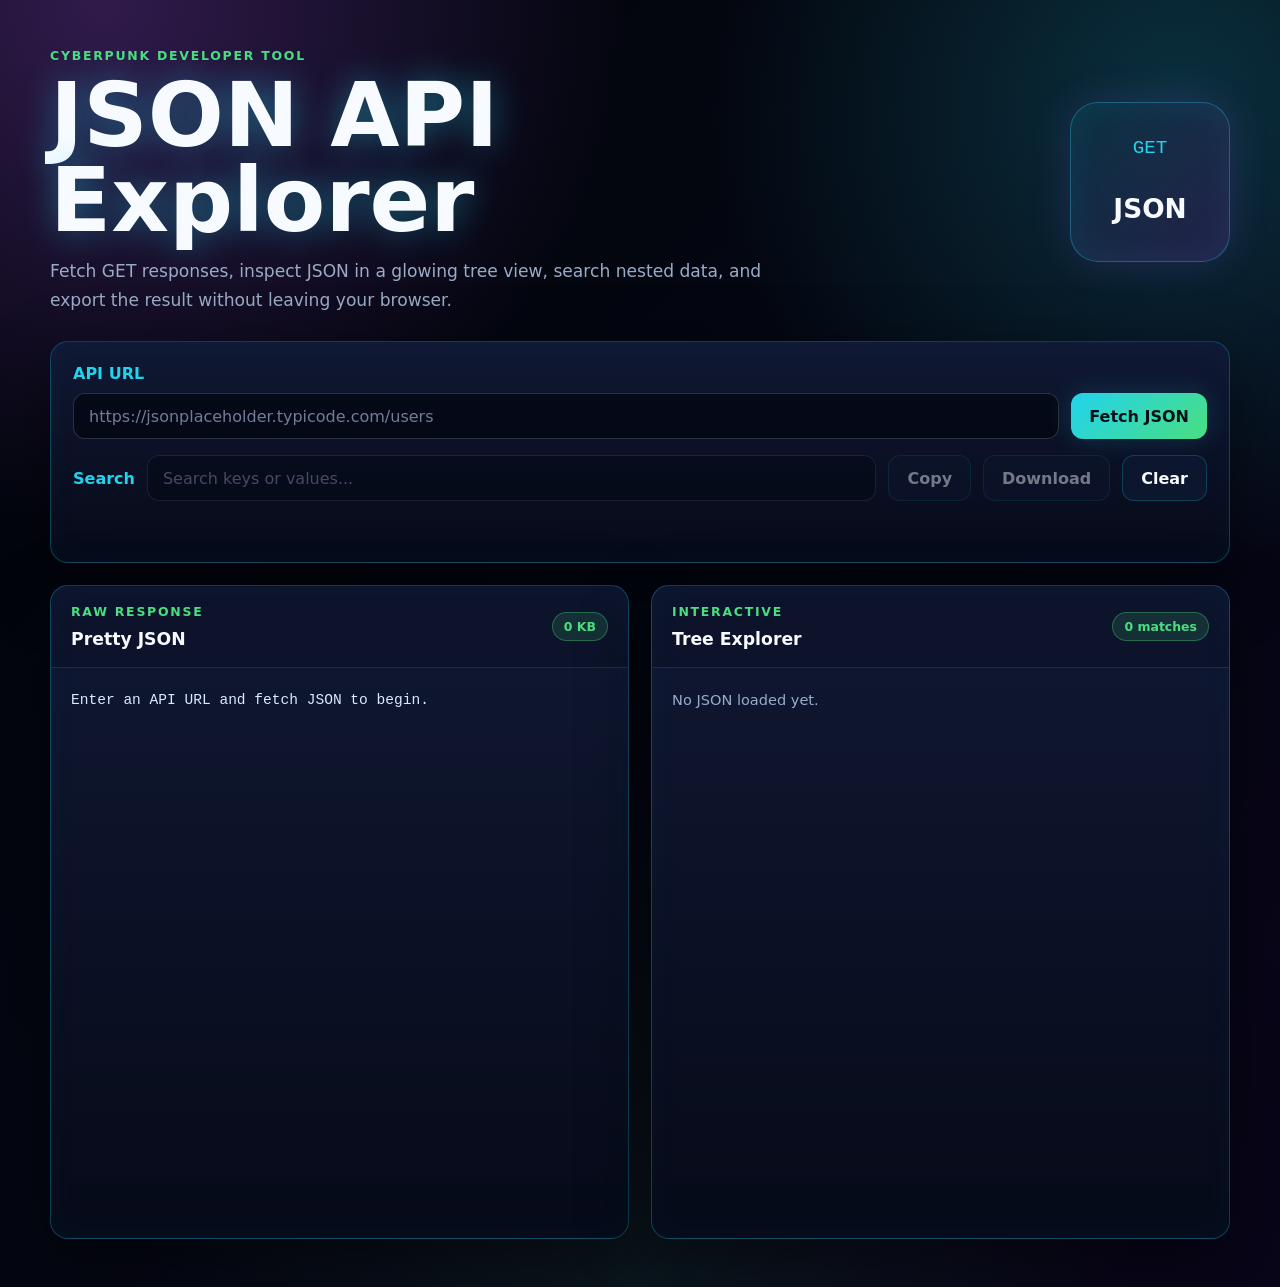
==== index.html @ bc211282 "Initial commit: add JSON API Explorer" ====
<!DOCTYPE html>
<html lang="en">
<head>
  <meta charset="UTF-8" />
  <meta name="viewport" content="width=device-width, initial-scale=1.0" />
  <meta name="description" content="JSON API Explorer is a mini Postman-style tool for fetching and exploring JSON API responses." />
  <title>JSON API Explorer</title>
  <link rel="stylesheet" href="styles.css" />
</head>
<body>
  <main class="app-shell">
    <section class="hero" aria-labelledby="pageTitle">
      <div>
        <p class="eyebrow">Cyberpunk Developer Tool</p>
        <h1 id="pageTitle">JSON API Explorer</h1>
        <p class="hero-text">
          Fetch GET responses, inspect JSON in a glowing tree view, search nested data,
          and export the result without leaving your browser.
        </p>
      </div>
      <div class="hero-badge" aria-hidden="true">
        <span>GET</span>
        <strong>JSON</strong>
      </div>
    </section>

    <section class="card request-card" aria-label="API request">
      <form id="requestForm" class="request-form">
        <label for="apiUrl">API URL</label>
        <div class="request-row">
          <input
            id="apiUrl"
            name="apiUrl"
            type="url"
            placeholder="https://jsonplaceholder.typicode.com/users"
            autocomplete="url"
            spellcheck="false"
          />
          <button id="fetchButton" class="primary-button" type="submit">Fetch JSON</button>
        </div>
      </form>

      <div class="toolbar" aria-label="Response actions">
        <label class="search-label" for="searchInput">Search</label>
        <input id="searchInput" type="search" placeholder="Search keys or values..." disabled />
        <button id="copyButton" type="button" disabled>Copy</button>
        <button id="downloadButton" type="button" disabled>Download</button>
        <button id="clearButton" type="button">Clear</button>
      </div>

      <p id="statusMessage" class="status-message" role="status" aria-live="polite"></p>
    </section>

    <section class="response-layout" aria-label="JSON response viewers">
      <article class="card response-card">
        <header class="card-header">
          <div>
            <p class="section-kicker">Raw Response</p>
            <h2>Pretty JSON</h2>
          </div>
          <span id="responseSize" class="metric">0 KB</span>
        </header>
        <pre id="jsonPanel" class="json-panel">Enter an API URL and fetch JSON to begin.</pre>
      </article>

      <article class="card response-card">
        <header class="card-header">
          <div>
            <p class="section-kicker">Interactive</p>
            <h2>Tree Explorer</h2>
          </div>
          <span id="matchCount" class="metric">0 matches</span>
        </header>
        <div id="treePanel" class="tree-panel">
          <p class="empty-state">No JSON loaded yet.</p>
        </div>
      </article>
    </section>
  </main>

  <script src="script.js"></script>
</body>
</html>
---- styles.css ----
:root {
  --bg: #040712;
  --bg-soft: #07111f;
  --card: rgba(10, 18, 36, 0.9);
  --card-strong: rgba(14, 24, 48, 0.96);
  --text: #f7fbff;
  --muted: #9aabc7;
  --cyan: #22d3ee;
  --cyan-soft: rgba(34, 211, 238, 0.16);
  --purple: #a855f7;
  --purple-soft: rgba(168, 85, 247, 0.2);
  --green: #4ade80;
  --green-soft: rgba(74, 222, 128, 0.14);
  --yellow: #facc15;
  --red: #fb7185;
  --border: rgba(34, 211, 238, 0.26);
  --shadow: 0 22px 70px rgba(0, 0, 0, 0.48);
  --radius: 18px;
  --mono: "Cascadia Code", "Fira Code", Consolas, monospace;
}

* {
  box-sizing: border-box;
}

html {
  scroll-behavior: smooth;
}

body {
  min-height: 100vh;
  margin: 0;
  color: var(--text);
  background:
    radial-gradient(circle at 8% 0%, rgba(168, 85, 247, 0.28), transparent 30%),
    radial-gradient(circle at 92% 8%, rgba(34, 211, 238, 0.2), transparent 28%),
    radial-gradient(circle at 50% 100%, rgba(74, 222, 128, 0.08), transparent 35%),
    linear-gradient(135deg, #02040a 0%, var(--bg) 50%, #09051a 100%);
  font-family: Inter, ui-sans-serif, system-ui, -apple-system, BlinkMacSystemFont, "Segoe UI", sans-serif;
}

button,
input {
  font: inherit;
}

button {
  min-height: 46px;
  border: 1px solid rgba(34, 211, 238, 0.22);
  border-radius: 12px;
  padding: 0 18px;
  color: var(--text);
  background: rgba(14, 24, 48, 0.92);
  cursor: pointer;
  font-weight: 800;
  transition: transform 0.2s ease, box-shadow 0.2s ease, border-color 0.2s ease, opacity 0.2s ease;
}

button:hover:not(:disabled) {
  transform: translateY(-2px);
  border-color: rgba(34, 211, 238, 0.72);
  box-shadow: 0 0 22px rgba(34, 211, 238, 0.24);
}

button:disabled {
  cursor: not-allowed;
  opacity: 0.45;
}

input {
  width: 100%;
  min-height: 46px;
  border: 1px solid rgba(154, 171, 199, 0.24);
  border-radius: 12px;
  padding: 0 15px;
  color: var(--text);
  background: rgba(3, 7, 18, 0.76);
  outline: none;
  transition: border-color 0.2s ease, box-shadow 0.2s ease, background 0.2s ease;
}

input::placeholder {
  color: rgba(154, 171, 199, 0.72);
}

input:focus {
  border-color: var(--cyan);
  box-shadow: 0 0 0 4px rgba(34, 211, 238, 0.13), 0 0 24px rgba(34, 211, 238, 0.13);
  background: rgba(3, 7, 18, 0.95);
}

input:disabled {
  cursor: not-allowed;
  opacity: 0.55;
}

.app-shell {
  width: min(1180px, calc(100% - 32px));
  margin: 0 auto;
  padding: 48px 0;
}

.hero {
  display: flex;
  align-items: center;
  justify-content: space-between;
  gap: 28px;
  margin-bottom: 26px;
}

.eyebrow,
.section-kicker {
  margin: 0 0 10px;
  color: var(--green);
  font-size: 0.78rem;
  font-weight: 900;
  letter-spacing: 0.14em;
  text-transform: uppercase;
}

h1,
h2,
p {
  margin-top: 0;
}

h1 {
  max-width: 760px;
  margin-bottom: 14px;
  font-size: clamp(2.6rem, 7vw, 5.6rem);
  line-height: 0.95;
  letter-spacing: 0;
  text-shadow: 0 0 34px rgba(34, 211, 238, 0.42);
}

h2 {
  margin-bottom: 0;
  font-size: 1.08rem;
}

.hero-text {
  max-width: 720px;
  margin-bottom: 0;
  color: var(--muted);
  font-size: 1.07rem;
  line-height: 1.7;
}

.hero-badge {
  display: grid;
  place-items: center;
  flex: 0 0 160px;
  aspect-ratio: 1;
  border: 1px solid rgba(34, 211, 238, 0.35);
  border-radius: 28px;
  background:
    linear-gradient(135deg, rgba(34, 211, 238, 0.14), rgba(168, 85, 247, 0.18)),
    rgba(7, 17, 31, 0.72);
  box-shadow: inset 0 0 36px rgba(34, 211, 238, 0.08), 0 0 42px rgba(168, 85, 247, 0.16);
}

.hero-badge span,
.hero-badge strong {
  display: block;
  text-align: center;
}

.hero-badge span {
  color: var(--cyan);
  font-family: var(--mono);
  font-size: 1.2rem;
}

.hero-badge strong {
  margin-top: -36px;
  font-size: 1.65rem;
}

.card {
  border: 1px solid var(--border);
  border-radius: var(--radius);
  background:
    linear-gradient(180deg, rgba(17, 25, 54, 0.88), rgba(6, 10, 24, 0.95)),
    var(--card);
  box-shadow: var(--shadow), inset 0 0 34px rgba(34, 211, 238, 0.035);
  backdrop-filter: blur(16px);
}

.request-card {
  padding: 22px;
  margin-bottom: 22px;
}

.request-form label,
.search-label {
  display: block;
  margin-bottom: 10px;
  color: var(--cyan);
  font-weight: 850;
}

.request-row {
  display: grid;
  grid-template-columns: minmax(0, 1fr) auto;
  gap: 12px;
}

.primary-button {
  border: 0;
  color: #021018;
  background: linear-gradient(135deg, var(--cyan), var(--green));
  box-shadow: 0 0 26px rgba(34, 211, 238, 0.18);
}

.toolbar {
  display: grid;
  grid-template-columns: auto minmax(220px, 1fr) auto auto auto;
  align-items: end;
  gap: 12px;
  margin-top: 16px;
}

.search-label {
  min-height: 46px;
  display: flex;
  align-items: center;
  margin: 0;
}

.status-message {
  min-height: 24px;
  margin: 15px 0 0;
  color: var(--muted);
}

.status-message.success {
  color: var(--green);
}

.status-message.error {
  color: var(--red);
}

.response-layout {
  display: grid;
  grid-template-columns: minmax(0, 1fr) minmax(0, 1fr);
  gap: 22px;
}

.response-card {
  min-width: 0;
  overflow: hidden;
}

.card-header {
  display: flex;
  align-items: center;
  justify-content: space-between;
  gap: 16px;
  padding: 18px 20px;
  border-bottom: 1px solid rgba(34, 211, 238, 0.17);
  background: rgba(3, 7, 18, 0.22);
}

.metric {
  flex: 0 0 auto;
  border: 1px solid rgba(74, 222, 128, 0.34);
  border-radius: 999px;
  padding: 6px 11px;
  color: var(--green);
  background: var(--green-soft);
  font-size: 0.78rem;
  font-weight: 850;
}

.json-panel,
.tree-panel {
  height: 570px;
  margin: 0;
  padding: 20px;
  overflow: auto;
  color: #dbeafe;
  font-family: var(--mono);
  font-size: 0.91rem;
  line-height: 1.68;
  scrollbar-color: rgba(34, 211, 238, 0.72) rgba(3, 7, 18, 0.4);
}

.json-panel {
  white-space: pre-wrap;
  word-break: break-word;
}

.empty-state {
  color: var(--muted);
  font-family: Inter, ui-sans-serif, system-ui, sans-serif;
}

.tree-node {
  margin-left: 16px;
}

.tree-node.root-node {
  margin-left: 0;
}

.tree-row {
  display: flex;
  align-items: baseline;
  gap: 8px;
  min-height: 28px;
}

.node-toggle {
  display: inline-grid;
  place-items: center;
  flex: 0 0 24px;
  width: 24px;
  min-height: 24px;
  height: 24px;
  padding: 0;
  border-radius: 7px;
  color: var(--cyan);
  background: var(--cyan-soft);
  font-size: 0.9rem;
  line-height: 1;
}

.node-toggle.placeholder {
  visibility: hidden;
}

.tree-key {
  color: var(--cyan);
  font-weight: 850;
}

.tree-summary {
  color: var(--purple);
}

.tree-value.string {
  color: var(--green);
}

.tree-value.number {
  color: var(--yellow);
}

.tree-value.boolean {
  color: #67e8f9;
}

.tree-value.null {
  color: var(--red);
}

.tree-children {
  border-left: 1px solid rgba(34, 211, 238, 0.13);
  margin-left: 11px;
  padding-left: 5px;
}

.tree-children.collapsed {
  display: none;
}

mark {
  border-radius: 5px;
  padding: 1px 3px;
  color: #031014;
  background: linear-gradient(135deg, var(--green), var(--cyan));
  box-shadow: 0 0 14px rgba(74, 222, 128, 0.28);
}

@media (max-width: 920px) {
  .hero {
    align-items: flex-start;
  }

  .hero-badge {
    display: none;
  }

  .response-layout {
    grid-template-columns: 1fr;
  }
}

@media (max-width: 700px) {
  .app-shell {
    width: min(100% - 24px, 640px);
    padding: 30px 0;
  }

  .request-row,
  .toolbar {
    grid-template-columns: 1fr;
  }

  .search-label {
    min-height: auto;
  }

  button {
    width: 100%;
  }

  .json-panel,
  .tree-panel {
    height: 430px;
    padding: 16px;
    font-size: 0.85rem;
  }

  .card-header {
    align-items: flex-start;
    flex-direction: column;
  }
}
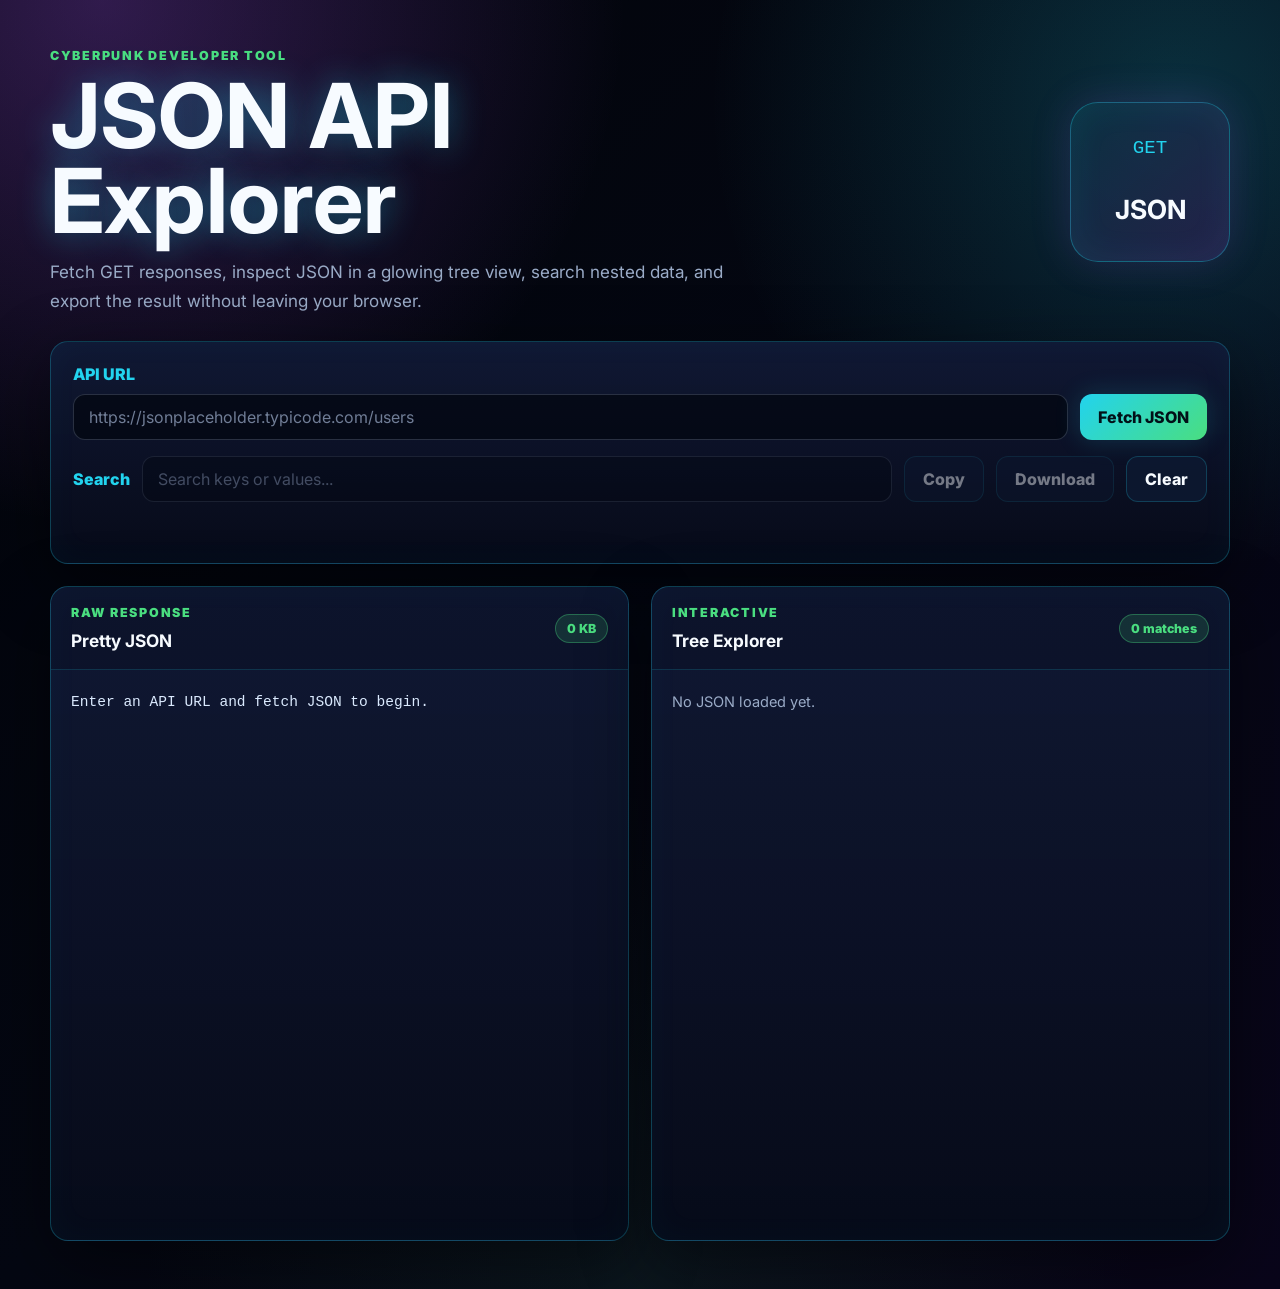
==== commit 4cd503b3: "Load Inter via Google Fonts font-family declared Inter but no stylesheet ever loaded it, so every vi" ====
--- a/index.html
+++ b/index.html
@@ -3,8 +3,19 @@
 <head>
   <meta charset="UTF-8" />
   <meta name="viewport" content="width=device-width, initial-scale=1.0" />
-  <meta name="description" content="JSON API Explorer is a mini Postman-style tool for fetching and exploring JSON API responses." />
-  <title>JSON API Explorer</title>
+  <meta name="description" content="A modern dark neon mini Postman-style web app for fetching, viewing, searching, copying, and downloading JSON API responses using HTML, CSS, and Vanilla JavaScript." />
+  <title>JSON API Explorer - Mini Postman-Style JSON Client</title>
+  <link rel="preconnect" href="https://fonts.googleapis.com" />
+  <link rel="preconnect" href="https://fonts.gstatic.com" crossorigin />
+  <link rel="stylesheet" href="https://fonts.googleapis.com/css2?family=Inter:wght@400;500;600;700&display=swap" />
+  <link rel="canonical" href="https://fazal305.github.io/json-api-explorer/" />
+  <meta property="og:type" content="website" />
+  <meta property="og:url" content="https://fazal305.github.io/json-api-explorer/" />
+  <meta property="og:title" content="JSON API Explorer - Mini Postman-Style JSON Client" />
+  <meta property="og:description" content="A modern dark neon mini Postman-style web app for fetching, viewing, searching, copying, and downloading JSON API responses using HTML, CSS, and Vanilla JavaScript." />
+  <meta name="twitter:card" content="summary_large_image" />
+  <meta name="twitter:title" content="JSON API Explorer - Mini Postman-Style JSON Client" />
+  <meta name="twitter:description" content="A modern dark neon mini Postman-style web app for fetching, viewing, searching, copying, and downloading JSON API responses using HTML, CSS, and Vanilla JavaScript." />
   <link rel="stylesheet" href="styles.css" />
 </head>
 <body>
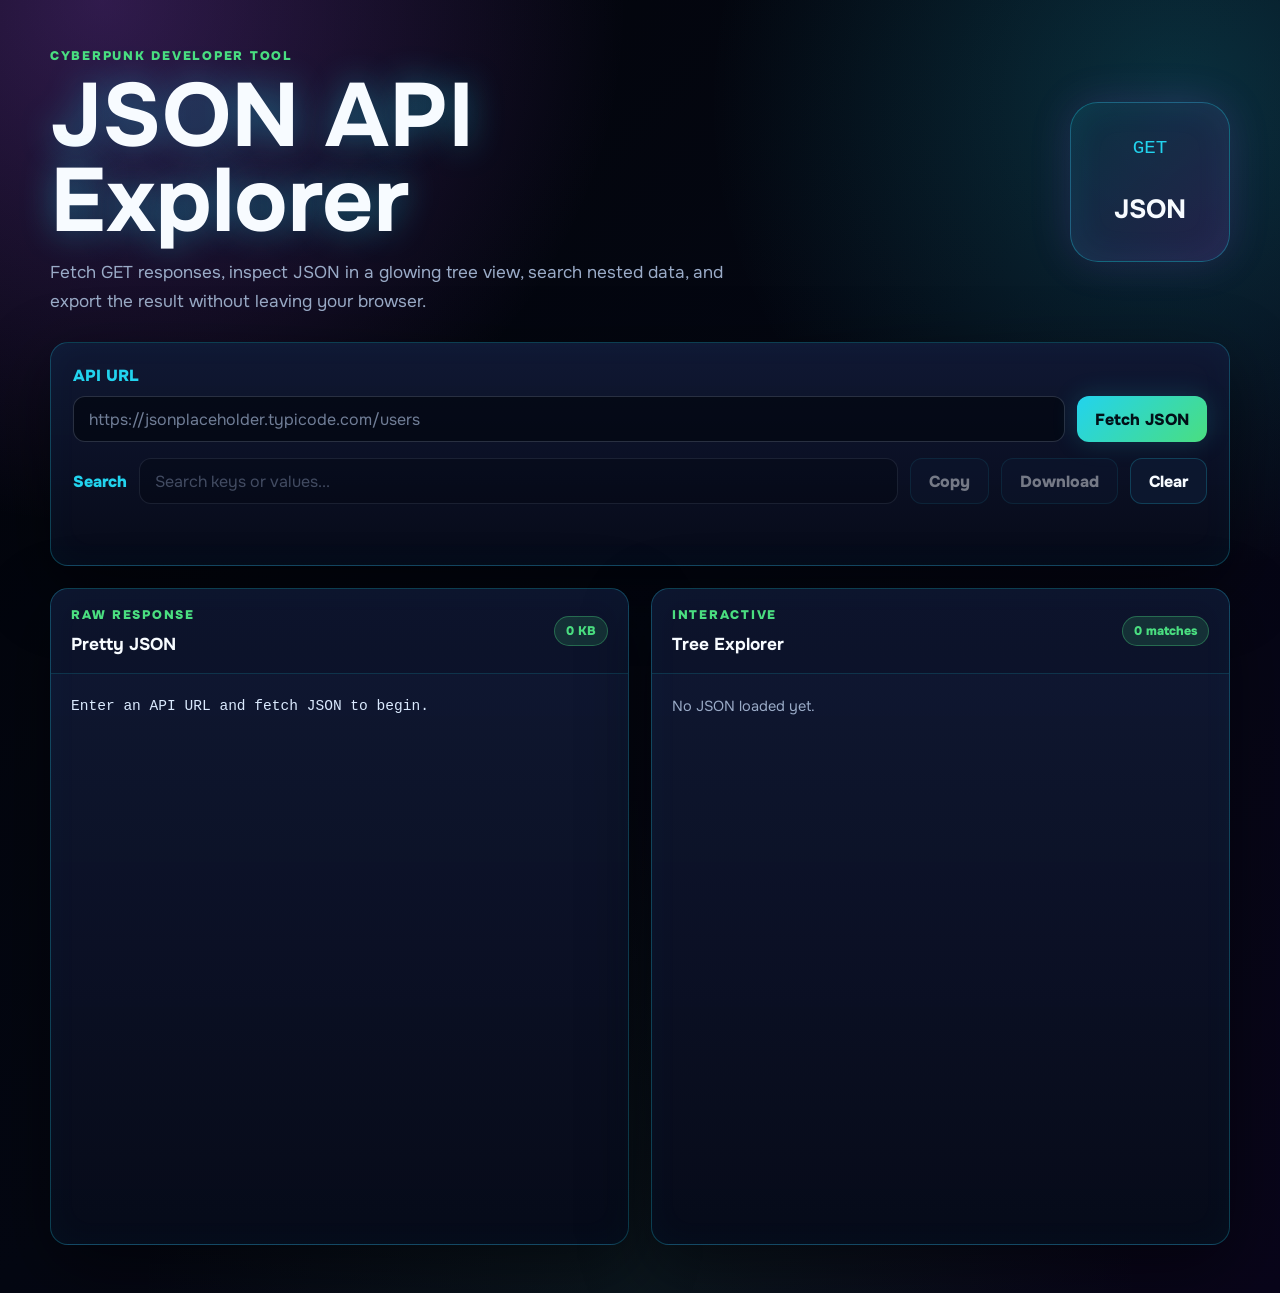
==== commit 4de1374c: "Replace generic default font with something more distinctive Inter is the typeface everyone reaches " ====
--- a/index.html
+++ b/index.html
@@ -7,7 +7,7 @@
   <title>JSON API Explorer - Mini Postman-Style JSON Client</title>
   <link rel="preconnect" href="https://fonts.googleapis.com" />
   <link rel="preconnect" href="https://fonts.gstatic.com" crossorigin />
-  <link rel="stylesheet" href="https://fonts.googleapis.com/css2?family=Inter:wght@400;500;600;700&display=swap" />
+  <link rel="stylesheet" href="https://fonts.googleapis.com/css2?family=Onest:wght@400;500;600;700&display=swap" />
   <link rel="canonical" href="https://fazal305.github.io/json-api-explorer/" />
   <meta property="og:type" content="website" />
   <meta property="og:url" content="https://fazal305.github.io/json-api-explorer/" />
--- a/styles.css
+++ b/styles.css
@@ -36,7 +36,7 @@
     radial-gradient(circle at 92% 8%, rgba(34, 211, 238, 0.2), transparent 28%),
     radial-gradient(circle at 50% 100%, rgba(74, 222, 128, 0.08), transparent 35%),
     linear-gradient(135deg, #02040a 0%, var(--bg) 50%, #09051a 100%);
-  font-family: Inter, ui-sans-serif, system-ui, -apple-system, BlinkMacSystemFont, "Segoe UI", sans-serif;
+  font-family: "Onest", ui-sans-serif, system-ui, -apple-system, BlinkMacSystemFont, "Segoe UI", sans-serif;
 }
 
 button,
@@ -293,7 +293,7 @@
 
 .empty-state {
   color: var(--muted);
-  font-family: Inter, ui-sans-serif, system-ui, sans-serif;
+  font-family: "Onest", ui-sans-serif, system-ui, sans-serif;
 }
 
 .tree-node {
